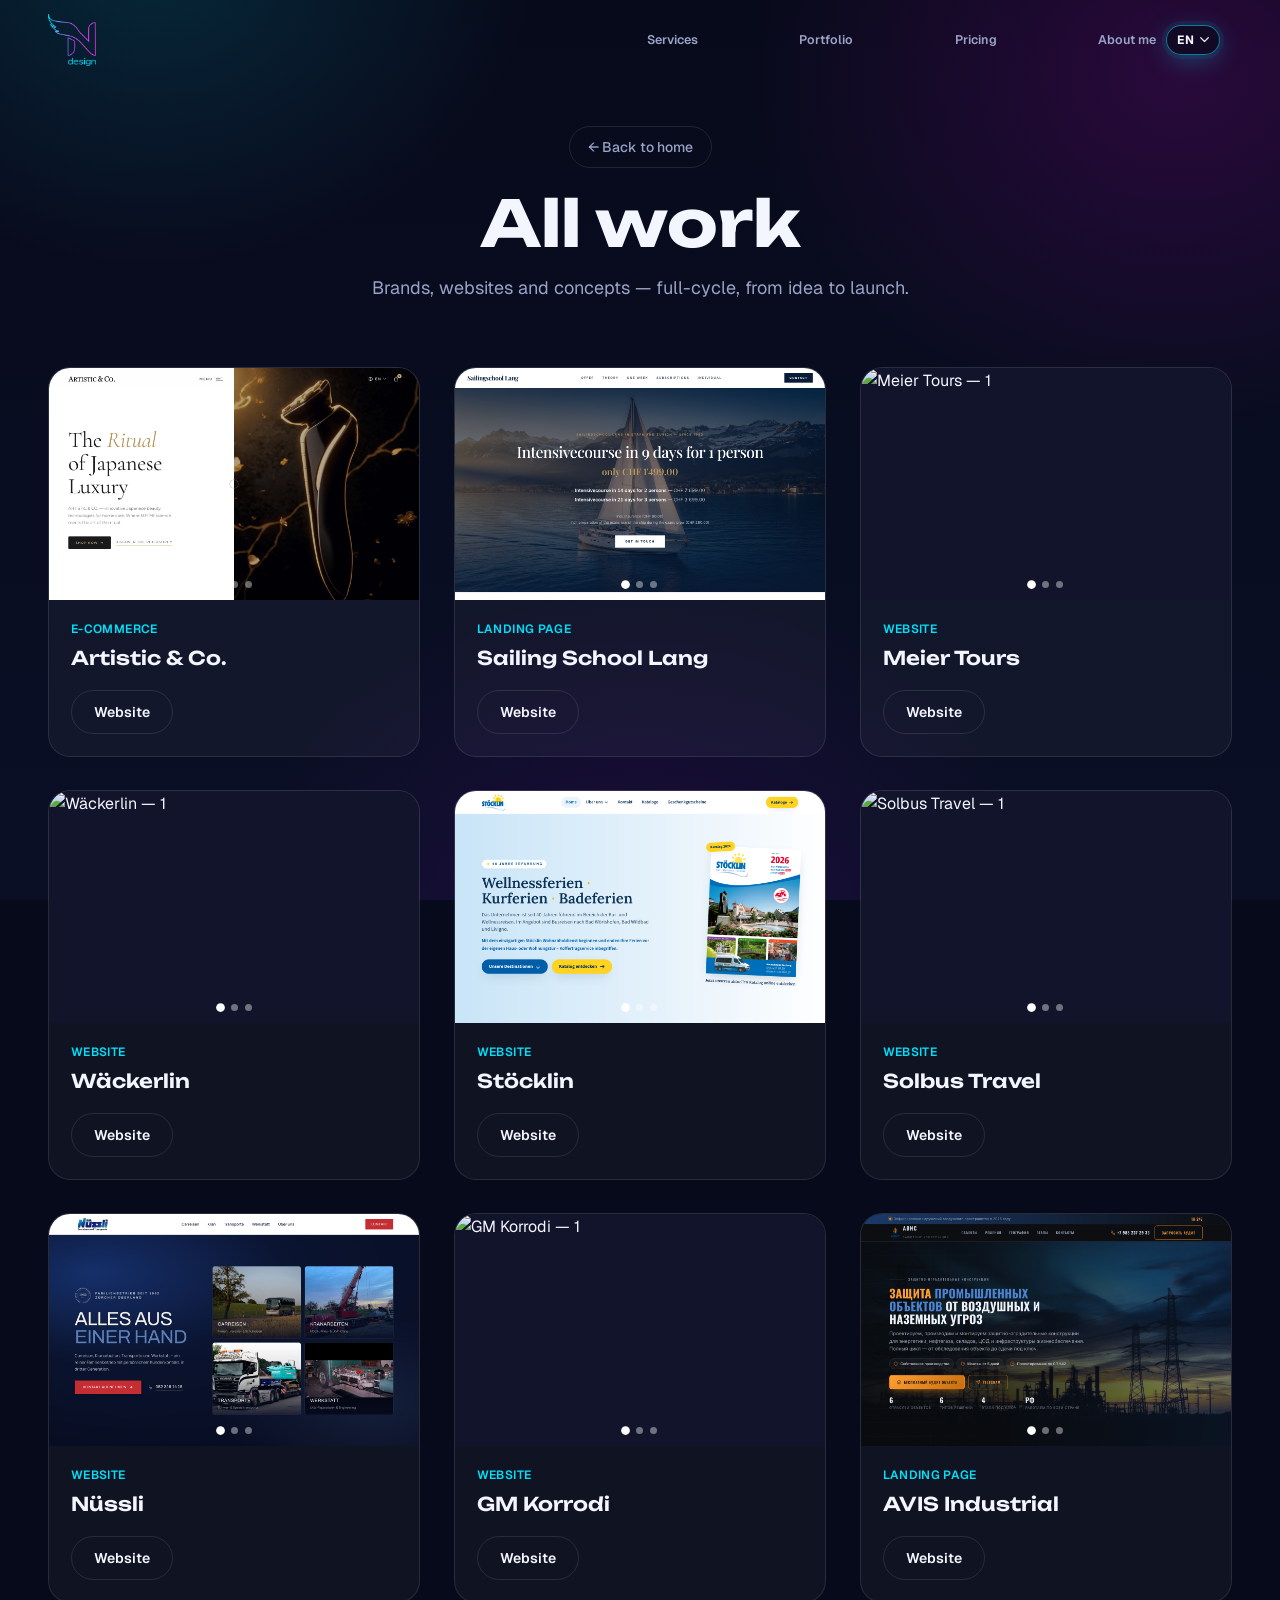
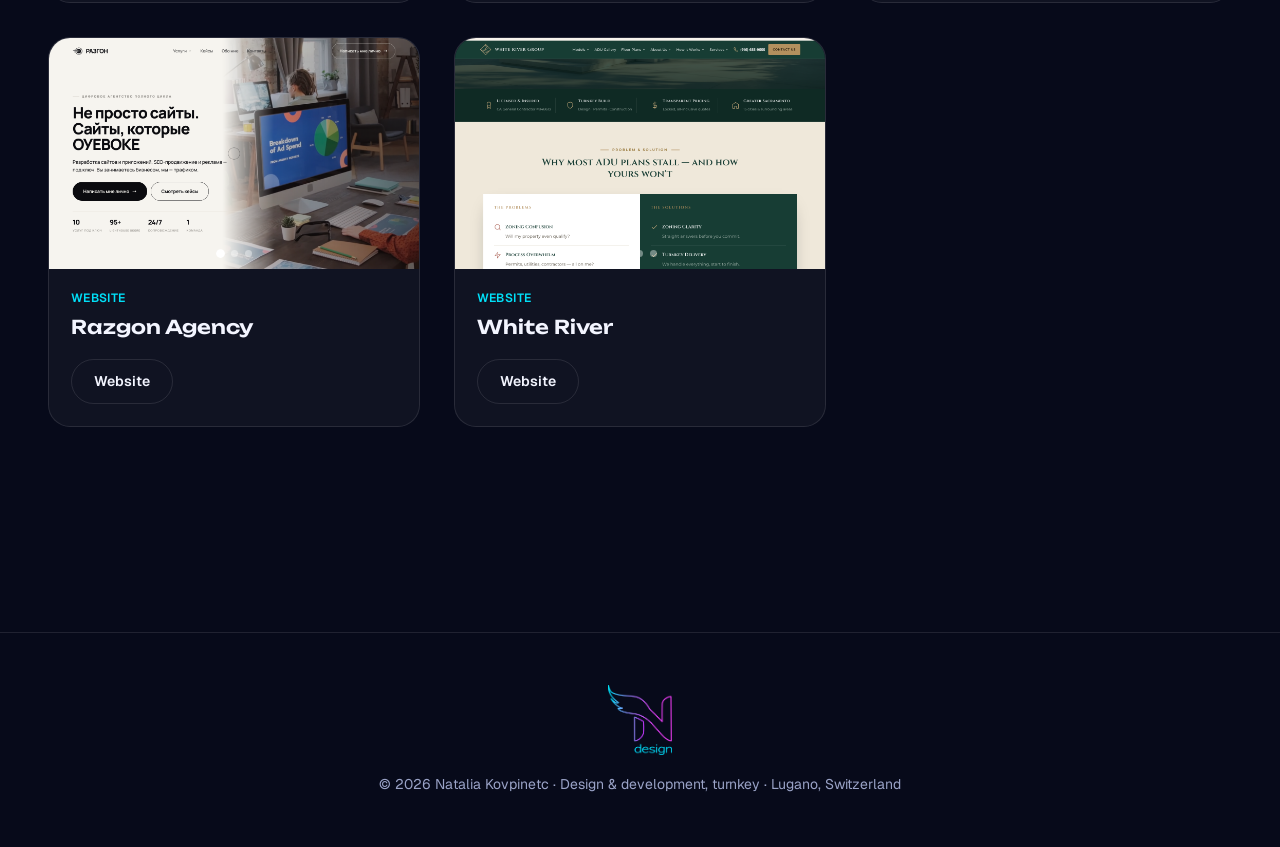
==== work/index.html @ ec4f4aad "Clean URL for the gallery: /work/ instead of /work.html - Move work.html → work/index.html so GitHub" ====
<!DOCTYPE html>
<html lang="en">
<head>
  <meta charset="UTF-8" />
  <meta name="viewport" content="width=device-width, initial-scale=1.0" />
  <title>All work — Nataly · design &amp; development</title>
  <meta name="description" content="All projects by Nataly — brands, websites, apps and concepts, full-cycle from idea to launch. Switzerland." />
  <meta property="og:title" content="All work — Nataly · design &amp; development" />
  <meta property="og:description" content="Brands, websites, apps and concepts — full-cycle, from idea to launch. Switzerland." />
  <meta property="og:type" content="website" />
  <link rel="icon" type="image/png" sizes="32x32" href="../assets/favicon-32.png" />
  <link rel="icon" type="image/png" sizes="16x16" href="../assets/favicon-16.png" />
  <link rel="icon" type="image/png" sizes="192x192" href="../assets/favicon-192.png" />
  <link rel="apple-touch-icon" sizes="192x192" href="../assets/apple-touch-icon.png" />

  <link rel="preconnect" href="https://fonts.googleapis.com" />
  <link rel="preconnect" href="https://fonts.gstatic.com" crossorigin />
  <link href="https://fonts.googleapis.com/css2?family=Geist:wght@400;500;600;700&family=Unbounded:wght@500;600;700&display=swap" rel="stylesheet" />
  <link rel="stylesheet" href="../main.css?v=50" />

  <style id="work-gallery">
    /* На этой странице меню НЕ фиксированное — уезжает при скролле */
    .nav { position: absolute !important; }

    /* Мягкое появление блоков (как в Razgon / Artistic) */
    .reveal { opacity: 1; transform: none; }
    .js-anim .reveal {
      opacity: 0; transform: translateY(40px);
      transition: opacity .9s cubic-bezier(.2,.7,.2,1), transform .9s cubic-bezier(.2,.7,.2,1);
    }
    .js-anim .reveal.in { opacity: 1; transform: none; }
    @media (prefers-reduced-motion: reduce) {
      .reveal { opacity: 1 !important; transform: none !important; }
    }

    .wg-hero { text-align: center; padding: clamp(90px, 14vh, 150px) var(--pad) 10px; }
    .wg-foot-back { display: flex; justify-content: center; padding: 0 var(--pad) clamp(60px, 9vh, 100px); margin-top: -30px; }
    .wg-hero__back {
      display: inline-block; margin-bottom: 22px; color: var(--muted);
      text-decoration: none; font-size: 14px; font-weight: 500;
      border: 1px solid var(--border); border-radius: 999px; padding: 9px 18px;
      transition: color .2s, border-color .2s, transform .2s;
    }
    .wg-hero__back:hover { color: var(--text); border-color: var(--c-cyan); transform: translateX(-3px); }
    .wg-hero__title { font-size: clamp(34px, 6vw, 64px); margin: 0 0 16px; }
    .wg-hero__lead { color: var(--muted); max-width: 620px; margin: 0 auto; font-size: clamp(15px, 1.6vw, 18px); line-height: 1.6; }

    .wg-grid {
      max-width: var(--maxw); margin: 0 auto; padding: clamp(40px, 6vh, 72px) var(--pad) clamp(70px, 10vh, 120px);
      display: grid; grid-template-columns: repeat(3, 1fr); gap: clamp(22px, 2.6vw, 38px);
    }
    @media (max-width: 1080px) { .wg-grid { grid-template-columns: repeat(2, 1fr); } }
    @media (max-width: 640px)  { .wg-grid { grid-template-columns: 1fr; } }

    .pcard {
      background: var(--card); border: 1px solid var(--border); border-radius: var(--radius);
      overflow: hidden; display: flex; flex-direction: column;
      transition: transform .25s, border-color .25s, box-shadow .25s;
    }
    .pcard:hover { transform: translateY(-4px); border-color: rgba(255,255,255,.2); box-shadow: 0 24px 60px rgba(0,0,0,.4); }

    /* Карусель */
    .pcard__media { position: relative; width: 100%; aspect-ratio: 16 / 10; background: #11142a; overflow: hidden; }
    .pcard__track { display: flex; width: 100%; height: 100%; transition: transform .4s cubic-bezier(.4,0,.2,1); }
    .pcard__slide { min-width: 100%; height: 100%; }
    .pcard__slide img { width: 100%; height: 100%; object-fit: cover; display: block; }

    .pcard__nav {
      position: absolute; top: 50%; transform: translateY(-50%);
      width: 38px; height: 38px; border-radius: 50%; border: 1px solid rgba(255,255,255,.18);
      background: rgba(7,10,26,.55); backdrop-filter: blur(6px); color: #fff; cursor: pointer;
      display: grid; place-items: center; font-size: 20px; line-height: 1; opacity: 0; transition: opacity .25s, background .2s, border-color .2s; z-index: 2;
    }
    .pcard:hover .pcard__nav, .pcard:focus-within .pcard__nav { opacity: 1; }
    .pcard__nav:hover { background: rgba(0,224,248,.25); border-color: var(--c-cyan); }
    .pcard__nav--prev { left: 12px; }
    .pcard__nav--next { right: 12px; }

    .pcard__dots { position: absolute; left: 0; right: 0; bottom: 12px; display: flex; justify-content: center; gap: 7px; z-index: 2; }
    .pcard__dot { width: 7px; height: 7px; border-radius: 50%; border: none; padding: 0; cursor: pointer;
      background: rgba(255,255,255,.4); transition: background .2s, transform .2s; }
    .pcard__dot.is-active { background: #fff; transform: scale(1.25); }

    .pcard__concept {
      position: absolute; top: 12px; left: 12px; z-index: 2;
      font-size: 11px; font-weight: 600; letter-spacing: .04em; text-transform: uppercase;
      color: #fff; background: rgba(7,10,26,.55); backdrop-filter: blur(6px);
      border: 1px solid rgba(255,255,255,.18); border-radius: 999px; padding: 4px 11px;
    }

    .pcard__body { padding: 20px 22px 22px; display: flex; flex-direction: column; gap: 6px; flex: 1; }
    .pcard__tag { font-size: 12px; font-weight: 600; letter-spacing: .03em; text-transform: uppercase; color: var(--c-cyan); }
    .pcard__title { font-family: 'Unbounded', sans-serif; font-size: 19px; font-weight: 600; margin: 2px 0 14px; line-height: 1.2; }
    .pcard__btn {
      margin-top: auto; align-self: flex-start; text-decoration: none;
      font-size: 14px; font-weight: 600; color: var(--text);
      border: 1px solid var(--border); border-radius: 999px; padding: 10px 22px;
      transition: color .2s, border-color .2s, background .2s, transform .2s;
    }
    .pcard__btn:hover { border-color: var(--c-cyan); color: #06081a; background: var(--c-cyan); transform: translateY(-2px); }

    @media (max-width: 640px) { .pcard__nav { opacity: 1; } }
  </style>

  <meta http-equiv="Cache-Control" content="no-cache, no-store, must-revalidate" />
  <meta http-equiv="Pragma" content="no-cache" />
  <meta http-equiv="Expires" content="0" />
  <script>
    // Прячем .reveal до появления только если анимация уместна (нет prefers-reduced-motion)
    if (!matchMedia('(prefers-reduced-motion: reduce)').matches) {
      document.documentElement.classList.add('js-anim');
    }
  </script>
</head>
<body>

  <div class="bg-glow" aria-hidden="true"></div>

  <!-- ШАПКА -->
  <header class="nav" id="nav">
    <div class="nav__inner">
      <div class="nav__left">
        <a href="../index.html#hero" class="nav__logo">
          <img src="../assets/logo-nataly.png" alt="Натали — N design" />
        </a>
        <span class="ai-badge" aria-label="AI">
          <span class="ai-badge__dot"></span>
          <span class="ai-badge__text" data-i18n-html="ai.badge">в сотрудничестве с <b>AI</b></span>
        </span>
      </div>
      <div class="nav__right">
        <nav class="nav__links" id="navLinks">
          <a href="../index.html#services" data-i18n="nav.services">Services</a>
          <a href="../index.html#work" data-i18n="nav.portfolio">Portfolio</a>
          <a href="../index.html#pricing" data-i18n="nav.pricing">Pricing</a>
          <a href="../index.html#about" data-i18n="nav.about">About me</a>
          <a href="../index.html#contact" class="nav__cta nav__cta--mobile" data-i18n="nav.cta">Discuss a project</a>
          <div class="lang-switch lang-switch--mobile">
            <button type="button" data-lang="en">EN</button>
            <button type="button" data-lang="de">DE</button>
            <button type="button" data-lang="fr">FR</button>
            <button type="button" data-lang="it">IT</button>
          </div>
        </nav>
        <div class="lang-switch lang-switch--desktop">
          <button type="button" class="lang-switch__trigger" aria-haspopup="true" aria-expanded="false">
            <span class="lang-switch__current">EN</span>
            <svg viewBox="0 0 12 8" width="10" height="7" aria-hidden="true"><path d="M1 1l5 5 5-5" fill="none" stroke="currentColor" stroke-width="1.6" stroke-linecap="round" stroke-linejoin="round"/></svg>
          </button>
          <div class="lang-switch__menu" role="menu">
            <button type="button" data-lang="en" role="menuitem">EN — English</button>
            <button type="button" data-lang="de" role="menuitem">DE — Deutsch</button>
            <button type="button" data-lang="fr" role="menuitem">FR — Français</button>
            <button type="button" data-lang="it" role="menuitem">IT — Italiano</button>
          </div>
        </div>
      </div>
    </div>
  </header>

  <!-- HERO -->
  <section class="wg-hero">
    <a href="../index.html#work" class="wg-hero__back reveal" data-i18n="wg.back">← Back to home</a>
    <h1 class="wg-hero__title reveal" data-i18n="wg.title">All work</h1>
    <p class="wg-hero__lead reveal" data-i18n="wg.lead">Brands, websites and concepts — full-cycle, from idea to launch.</p>
  </section>

  <!-- ГАЛЕРЕЯ -->
  <main class="wg-grid">

    <article class="pcard reveal">
      <div class="pcard__media">
        <div class="pcard__track">
          <div class="pcard__slide"><img src="../assets/projects/artistic-1.png" alt="Artistic &amp; Co. — 1" loading="lazy" /></div>
          <div class="pcard__slide"><img src="../assets/projects/artistic-2.png" alt="Artistic &amp; Co. — 2" loading="lazy" /></div>
          <div class="pcard__slide"><img src="../assets/projects/artistic-3.png" alt="Artistic &amp; Co. — 3" loading="lazy" /></div>
        </div>
        <button class="pcard__nav pcard__nav--prev" type="button" aria-label="Previous">‹</button>
        <button class="pcard__nav pcard__nav--next" type="button" aria-label="Next">›</button>
        <div class="pcard__dots"></div>
      </div>
      <div class="pcard__body">
        <span class="pcard__tag" data-i18n="wg.t.ecom">E-commerce</span>
        <h2 class="pcard__title">Artistic &amp; Co.</h2>
        <a href="https://natalia-arvut.github.io/artistic-co-demo/" target="_blank" rel="noopener" class="pcard__btn">Website</a>
      </div>
    </article>

    <article class="pcard reveal">
      <div class="pcard__media">
        <div class="pcard__track">
          <div class="pcard__slide"><img src="../assets/projects/wassersport-1.png" alt="Sailing School Lang — 1" loading="lazy" /></div>
          <div class="pcard__slide"><img src="../assets/projects/wassersport-2.png" alt="Sailing School Lang — 2" loading="lazy" /></div>
          <div class="pcard__slide"><img src="../assets/projects/wassersport-3.png" alt="Sailing School Lang — 3" loading="lazy" /></div>
        </div>
        <button class="pcard__nav pcard__nav--prev" type="button" aria-label="Previous">‹</button>
        <button class="pcard__nav pcard__nav--next" type="button" aria-label="Next">›</button>
        <div class="pcard__dots"></div>
      </div>
      <div class="pcard__body">
        <span class="pcard__tag" data-i18n="wg.t.landing">Landing page</span>
        <h2 class="pcard__title">Sailing School Lang</h2>
        <a href="https://natalia-arvut.github.io/wassersport/" target="_blank" rel="noopener" class="pcard__btn">Website</a>
      </div>
    </article>

    <article class="pcard reveal">
      <div class="pcard__media">
        <div class="pcard__track">
          <div class="pcard__slide"><img src="../assets/projects/meier-1.png" alt="Meier Tours — 1" loading="lazy" /></div>
          <div class="pcard__slide"><img src="../assets/projects/meier-2.png" alt="Meier Tours — 2" loading="lazy" /></div>
          <div class="pcard__slide"><img src="../assets/projects/meier-3.png" alt="Meier Tours — 3" loading="lazy" /></div>
        </div>
        <button class="pcard__nav pcard__nav--prev" type="button" aria-label="Previous">‹</button>
        <button class="pcard__nav pcard__nav--next" type="button" aria-label="Next">›</button>
        <div class="pcard__dots"></div>
      </div>
      <div class="pcard__body">
        <span class="pcard__tag" data-i18n="wg.t.web">Website</span>
        <h2 class="pcard__title">Meier Tours</h2>
        <a href="https://natalia-arvut.github.io/meier-tours-demo/" target="_blank" rel="noopener" class="pcard__btn">Website</a>
      </div>
    </article>

    <article class="pcard reveal">
      <div class="pcard__media">
        <div class="pcard__track">
          <div class="pcard__slide"><img src="../assets/projects/waeckerlin-1.png" alt="Wäckerlin — 1" loading="lazy" /></div>
          <div class="pcard__slide"><img src="../assets/projects/waeckerlin-2.png" alt="Wäckerlin — 2" loading="lazy" /></div>
          <div class="pcard__slide"><img src="../assets/projects/waeckerlin-3.png" alt="Wäckerlin — 3" loading="lazy" /></div>
        </div>
        <button class="pcard__nav pcard__nav--prev" type="button" aria-label="Previous">‹</button>
        <button class="pcard__nav pcard__nav--next" type="button" aria-label="Next">›</button>
        <div class="pcard__dots"></div>
      </div>
      <div class="pcard__body">
        <span class="pcard__tag" data-i18n="wg.t.web">Website</span>
        <h2 class="pcard__title">Wäckerlin</h2>
        <a href="https://natalia-arvut.github.io/waeckerlin-demo/" target="_blank" rel="noopener" class="pcard__btn">Website</a>
      </div>
    </article>

    <article class="pcard reveal">
      <div class="pcard__media">
        <div class="pcard__track">
          <div class="pcard__slide"><img src="../assets/projects/stoecklin-1.png" alt="Stöcklin — 1" loading="lazy" /></div>
          <div class="pcard__slide"><img src="../assets/projects/stoecklin-2.png" alt="Stöcklin — 2" loading="lazy" /></div>
          <div class="pcard__slide"><img src="../assets/projects/stoecklin-3.png" alt="Stöcklin — 3" loading="lazy" /></div>
        </div>
        <button class="pcard__nav pcard__nav--prev" type="button" aria-label="Previous">‹</button>
        <button class="pcard__nav pcard__nav--next" type="button" aria-label="Next">›</button>
        <div class="pcard__dots"></div>
      </div>
      <div class="pcard__body">
        <span class="pcard__tag" data-i18n="wg.t.web">Website</span>
        <h2 class="pcard__title">Stöcklin</h2>
        <a href="https://natalia-arvut.github.io/stoecklin-demo/" target="_blank" rel="noopener" class="pcard__btn">Website</a>
      </div>
    </article>

    <article class="pcard reveal">
      <div class="pcard__media">
        <div class="pcard__track">
          <div class="pcard__slide"><img src="../assets/projects/solbus-1.png" alt="Solbus Travel — 1" loading="lazy" /></div>
          <div class="pcard__slide"><img src="../assets/projects/solbus-2.png" alt="Solbus Travel — 2" loading="lazy" /></div>
          <div class="pcard__slide"><img src="../assets/projects/solbus-3.png" alt="Solbus Travel — 3" loading="lazy" /></div>
        </div>
        <button class="pcard__nav pcard__nav--prev" type="button" aria-label="Previous">‹</button>
        <button class="pcard__nav pcard__nav--next" type="button" aria-label="Next">›</button>
        <div class="pcard__dots"></div>
      </div>
      <div class="pcard__body">
        <span class="pcard__tag" data-i18n="wg.t.web">Website</span>
        <h2 class="pcard__title">Solbus Travel</h2>
        <a href="https://natalia-arvut.github.io/solbus-redesign/" target="_blank" rel="noopener" class="pcard__btn">Website</a>
      </div>
    </article>

    <article class="pcard reveal">
      <div class="pcard__media">
        <div class="pcard__track">
          <div class="pcard__slide"><img src="../assets/projects/nuessli-1.png" alt="Nüssli — 1" loading="lazy" /></div>
          <div class="pcard__slide"><img src="../assets/projects/nuessli-2.png" alt="Nüssli — 2" loading="lazy" /></div>
          <div class="pcard__slide"><img src="../assets/projects/nuessli-3.png" alt="Nüssli — 3" loading="lazy" /></div>
        </div>
        <button class="pcard__nav pcard__nav--prev" type="button" aria-label="Previous">‹</button>
        <button class="pcard__nav pcard__nav--next" type="button" aria-label="Next">›</button>
        <div class="pcard__dots"></div>
      </div>
      <div class="pcard__body">
        <span class="pcard__tag" data-i18n="wg.t.web">Website</span>
        <h2 class="pcard__title">Nüssli</h2>
        <a href="https://natalia-arvut.github.io/nuessli-demo/" target="_blank" rel="noopener" class="pcard__btn">Website</a>
      </div>
    </article>

    <article class="pcard reveal">
      <div class="pcard__media">
        <div class="pcard__track">
          <div class="pcard__slide"><img src="../assets/projects/korrodi-1.png" alt="GM Korrodi — 1" loading="lazy" /></div>
          <div class="pcard__slide"><img src="../assets/projects/korrodi-2.png" alt="GM Korrodi — 2" loading="lazy" /></div>
          <div class="pcard__slide"><img src="../assets/projects/korrodi-3.png" alt="GM Korrodi — 3" loading="lazy" /></div>
        </div>
        <button class="pcard__nav pcard__nav--prev" type="button" aria-label="Previous">‹</button>
        <button class="pcard__nav pcard__nav--next" type="button" aria-label="Next">›</button>
        <div class="pcard__dots"></div>
      </div>
      <div class="pcard__body">
        <span class="pcard__tag" data-i18n="wg.t.web">Website</span>
        <h2 class="pcard__title">GM Korrodi</h2>
        <a href="https://natalia-arvut.github.io/gmkorrodi-demo/" target="_blank" rel="noopener" class="pcard__btn">Website</a>
      </div>
    </article>

    <article class="pcard reveal">
      <div class="pcard__media">
        <div class="pcard__track">
          <div class="pcard__slide"><img src="../assets/projects/avis-1.png" alt="AVIS Industrial — 1" loading="lazy" /></div>
          <div class="pcard__slide"><img src="../assets/projects/avis-2.png" alt="AVIS Industrial — 2" loading="lazy" /></div>
          <div class="pcard__slide"><img src="../assets/projects/avis-3.png" alt="AVIS Industrial — 3" loading="lazy" /></div>
        </div>
        <button class="pcard__nav pcard__nav--prev" type="button" aria-label="Previous">‹</button>
        <button class="pcard__nav pcard__nav--next" type="button" aria-label="Next">›</button>
        <div class="pcard__dots"></div>
      </div>
      <div class="pcard__body">
        <span class="pcard__tag" data-i18n="wg.t.landing">Landing page</span>
        <h2 class="pcard__title">AVIS Industrial</h2>
        <a href="https://natalia-arvut.github.io/avis-demo/" target="_blank" rel="noopener" class="pcard__btn">Website</a>
      </div>
    </article>

    <article class="pcard reveal">
      <div class="pcard__media">
        <div class="pcard__track">
          <div class="pcard__slide"><img src="../assets/projects/razgon-1.png" alt="Razgon Agency — 1" loading="lazy" /></div>
          <div class="pcard__slide"><img src="../assets/projects/razgon-2.png" alt="Razgon Agency — 2" loading="lazy" /></div>
          <div class="pcard__slide"><img src="../assets/projects/razgon-3.png" alt="Razgon Agency — 3" loading="lazy" /></div>
        </div>
        <button class="pcard__nav pcard__nav--prev" type="button" aria-label="Previous">‹</button>
        <button class="pcard__nav pcard__nav--next" type="button" aria-label="Next">›</button>
        <div class="pcard__dots"></div>
      </div>
      <div class="pcard__body">
        <span class="pcard__tag" data-i18n="wg.t.web">Website</span>
        <h2 class="pcard__title">Razgon Agency</h2>
        <a href="https://natalia-arvut.github.io/razgon-demo/" target="_blank" rel="noopener" class="pcard__btn">Website</a>
      </div>
    </article>

    <article class="pcard reveal">
      <div class="pcard__media">
        <div class="pcard__track">
          <div class="pcard__slide"><img src="../assets/projects/white-river-1.png" alt="White River — 1" loading="lazy" /></div>
          <div class="pcard__slide"><img src="../assets/projects/white-river-2.png" alt="White River — 2" loading="lazy" /></div>
          <div class="pcard__slide"><img src="../assets/projects/white-river-3.png" alt="White River — 3" loading="lazy" /></div>
        </div>
        <button class="pcard__nav pcard__nav--prev" type="button" aria-label="Previous">‹</button>
        <button class="pcard__nav pcard__nav--next" type="button" aria-label="Next">›</button>
        <div class="pcard__dots"></div>
      </div>
      <div class="pcard__body">
        <span class="pcard__tag" data-i18n="wg.t.web">Website</span>
        <h2 class="pcard__title">White River</h2>
        <a href="https://natalia-arvut.github.io/white-river-demo/" target="_blank" rel="noopener" class="pcard__btn">Website</a>
      </div>
    </article>

  </main>

  <div class="wg-foot-back">
    <a href="../index.html#work" class="wg-hero__back reveal" data-i18n="wg.back">← Back to home</a>
  </div>

  <!-- ФУТЕР -->
  <footer class="footer">
    <img src="../assets/logo-nataly.png" alt="Натали" class="footer__logo" />
    <p>© <span id="year"></span> <span data-i18n="footer.name">Natalia Kovpinetc</span> · <span data-i18n="footer.role">Design &amp; development, turnkey</span> · <span data-i18n="footer.city">Lugano, Switzerland</span></p>
  </footer>

  <script src="../i18n.js?v=50"></script>
  <script>
    // Год в футере
    var y = document.getElementById('year'); if (y) y.textContent = new Date().getFullYear();

    // Мягкое появление блоков при скролле (как в Razgon / Artistic)
    (function () {
      var reduce = matchMedia('(prefers-reduced-motion: reduce)').matches;
      var els = document.querySelectorAll('.reveal');
      if (reduce || !('IntersectionObserver' in window)) {
        els.forEach(function (e) { e.classList.add('in'); });
        return;
      }
      var io = new IntersectionObserver(function (ent) {
        ent.forEach(function (e) {
          if (e.isIntersecting) { e.target.classList.add('in'); io.unobserve(e.target); }
        });
      }, { threshold: .12, rootMargin: '0px 0px -7% 0px' });
      els.forEach(function (e) {
        var sibs = Array.prototype.slice.call(e.parentElement.querySelectorAll(':scope > .reveal'));
        var i = sibs.indexOf(e);
        if (i > 0) e.style.transitionDelay = (Math.min(i, 6) * 0.07) + 's';
        io.observe(e);
      });
    })();

    // Карусели карточек
    document.querySelectorAll('.pcard').forEach(function (card) {
      var track = card.querySelector('.pcard__track');
      var slides = card.querySelectorAll('.pcard__slide');
      var dotsWrap = card.querySelector('.pcard__dots');
      var total = slides.length;
      var idx = 0;

      // Точки
      for (var i = 0; i < total; i++) {
        var d = document.createElement('button');
        d.className = 'pcard__dot' + (i === 0 ? ' is-active' : '');
        d.type = 'button';
        d.setAttribute('aria-label', 'Slide ' + (i + 1));
        (function (n) { d.addEventListener('click', function () { go(n); }); })(i);
        dotsWrap.appendChild(d);
      }
      var dots = dotsWrap.querySelectorAll('.pcard__dot');

      function go(n) {
        idx = (n + total) % total;
        track.style.transform = 'translateX(' + (-idx * 100) + '%)';
        dots.forEach(function (dot, k) { dot.classList.toggle('is-active', k === idx); });
      }

      card.querySelector('.pcard__nav--prev').addEventListener('click', function () { go(idx - 1); });
      card.querySelector('.pcard__nav--next').addEventListener('click', function () { go(idx + 1); });

      // Свайп на мобильном
      var x0 = null;
      track.addEventListener('touchstart', function (e) { x0 = e.touches[0].clientX; }, { passive: true });
      track.addEventListener('touchend', function (e) {
        if (x0 === null) return;
        var dx = e.changedTouches[0].clientX - x0;
        if (Math.abs(dx) > 40) go(idx + (dx < 0 ? 1 : -1));
        x0 = null;
      }, { passive: true });
    });
  </script>
</body>
</html>
---- main.css ----
/* ============ ПЕРЕМЕННЫЕ (точные цвета логотипа) ============ */
:root {
  --bg: #070a1a;
  --bg-soft: #0d1230;
  --card: rgba(255, 255, 255, 0.04);
  --border: rgba(255, 255, 255, 0.10);
  --text: #f3f5ff;
  --muted: #9aa3c7;

  --c-cyan: #00e0f8;
  --c-blue: #638aff;
  --c-violet: #b500ff;
  --c-fuchsia: #f600ff;
  --gradient: linear-gradient(115deg, #00e0f8 0%, #638aff 38%, #b500ff 72%, #f600ff 100%);

  --radius: 22px;
  --maxw: 1480px;
  --pad: clamp(20px, 4vw, 48px);
}

* { margin: 0; padding: 0; box-sizing: border-box; }
html { scroll-behavior: smooth; scroll-padding-top: 92px; }
body {
  font-family: 'Geist', system-ui, sans-serif;
  background: var(--bg);
  color: var(--text);
  line-height: 1.6;
  overflow-x: hidden;
  -webkit-font-smoothing: antialiased;
}
h1, h2, h3 { font-family: 'Unbounded', sans-serif; line-height: 1.06; font-weight: 700; }
img { max-width: 100%; display: block; }
a { color: inherit; text-decoration: none; }

.grad-cyan, .grad-violet, .grad-fuchsia { -webkit-background-clip: text; background-clip: text; color: transparent; }
.grad-cyan    { background-image: linear-gradient(100deg, #00e0f8, #49a3ff); }
.grad-violet  { background-image: linear-gradient(100deg, #638aff, #b500ff); }
.grad-fuchsia { background-image: linear-gradient(100deg, #b500ff, #f600ff); }

.bg-glow {
  position: fixed; inset: 0; z-index: -1;
  background:
    radial-gradient(640px 520px at 12% -5%, rgba(0, 224, 248, 0.14), transparent 60%),
    radial-gradient(720px 600px at 92% 8%, rgba(246, 0, 255, 0.14), transparent 60%),
    radial-gradient(700px 700px at 50% 110%, rgba(181, 0, 255, 0.12), transparent 60%),
    linear-gradient(180deg, #070a1a, #0a0f26);
}

/* ============ КНОПКИ ============ */
.btn {
  display: inline-block; padding: 15px 30px; border-radius: 999px;
  font-family: 'Geist', sans-serif; font-weight: 700; font-size: 15px;
  transition: transform .2s ease, box-shadow .2s ease; cursor: pointer;
}
.btn--primary { background: var(--gradient); color: #06081a; box-shadow: 0 10px 34px rgba(110, 60, 255, 0.4); }
.btn--primary:hover { transform: translateY(-2px); box-shadow: 0 14px 44px rgba(246, 0, 255, 0.45); }
.btn--ghost {
  border: 1px solid rgba(0, 224, 248, .55);
  color: var(--text);
  background: rgba(7, 10, 26, .6);
  box-shadow: 0 6px 24px rgba(0, 224, 248, .25), 0 0 0 4px rgba(0, 224, 248, .06);
  backdrop-filter: blur(10px);
}
.btn--ghost:hover { border-color: #00e0f8; transform: translateY(-2px); box-shadow: 0 10px 30px rgba(0, 224, 248, .45), 0 0 0 4px rgba(0, 224, 248, .12); }

/* ============ ШАПКА (единый контейнер для выравнивания) ============ */
.nav {
  position: fixed; top: 0; left: 0; right: 0; z-index: 100;
  border-bottom: 1px solid transparent;
  transition: background .3s ease, backdrop-filter .3s ease, border-color .3s ease;
}
.nav.scrolled { background: rgba(7, 10, 26, 0.82); backdrop-filter: blur(16px); border-bottom-color: var(--border); }
/* шапка использует ту же сетку, что и hero — меню встаёт ровно над текстом */
.nav__inner {
  max-width: var(--maxw); margin: 0 auto; padding: 14px var(--pad);
  display: grid;
  grid-template-columns: minmax(0, 1fr) minmax(0, 1fr);
  gap: 36px;
  align-items: center;
}
.nav__left { display: flex; align-items: center; gap: 22px; }
.nav__right { display: flex; align-items: center; gap: 22px; }
/* Старый RU/EN переключатель удалён — на CH-сайте всё стилизуется через .lang-switch__trigger и .lang-switch--mobile button ниже */
.nav__logo img { height: 70px; width: auto; display: block; }
.nav__links { display: flex; flex: 1; align-items: center; justify-content: space-between; gap: 14px; }
.nav__links a { font-size: 14.5px; font-weight: 600; color: var(--muted); transition: color .2s; white-space: nowrap; }
.nav__links a:hover { color: var(--text); }
.nav__cta { background: var(--gradient); color: #06081a !important; padding: 11px 22px; border-radius: 999px; font-weight: 700; white-space: nowrap; }
.nav__burger { display: none; background: none; border: 0; flex-direction: column; gap: 5px; cursor: pointer; }
.nav__burger span { width: 26px; height: 2px; background: var(--text); border-radius: 2px; transition: .3s; }

/* ============ HERO (на весь экран, выровнен по контейнеру) ============ */
.hero {
  display: grid;
  grid-template-columns: minmax(0, 1fr) minmax(0, 1fr);
  align-items: start; align-content: start;
  gap: 36px;
  max-width: var(--maxw);
  margin: 0 auto;
  padding: 110px var(--pad) 40px;
}
.hero__visual { align-self: start; margin-top: 0; }
.hero__text { align-self: start; }
.hero__eyebrow {
  text-transform: uppercase; letter-spacing: .2em; font-size: 12px;
  font-weight: 700; color: var(--c-cyan); margin-bottom: 22px;
}
.hero__title { font-size: clamp(34px, 4.2vw, 60px); font-weight: 700; letter-spacing: -0.02em; margin-bottom: 24px; }
.hero__sub { font-size: clamp(17px, 1.4vw, 20px); line-height: 1.55; color: var(--muted); max-width: 100%; margin-bottom: 36px; }
.hero__actions { display: flex; gap: 14px; flex-wrap: wrap; margin-bottom: 44px; }
.hero__actions .btn { min-width: 180px; text-align: center; box-sizing: border-box; }
.hero__stats { display: flex; gap: 38px; flex-wrap: wrap; }
.hero__stats div { display: flex; flex-direction: column; }
.hero__stats b {
  font-family: 'Unbounded', sans-serif; font-weight: 700; font-size: 28px;
  background: var(--gradient); -webkit-background-clip: text; background-clip: text; color: transparent;
}
.hero__stats span { font-size: 13px; color: var(--muted); }

.hero__visual { position: relative; display: grid; place-items: center; isolation: isolate; }
.hero__visual::before {
  content: ''; position: absolute; left: 50%; top: 50%; transform: translate(-50%, -50%);
  width: 90%; height: 80%; border-radius: 50%;
  background: radial-gradient(circle, rgba(246,0,255,.32), rgba(0, 224, 248,.14) 50%, transparent 70%);
  filter: blur(50px); z-index: 0;
}
/* ноутбук слева, свет направлен на текст справа (как на старом сайте) */
.hero__visual img {
  position: relative; z-index: 1; width: 100%; max-width: 640px;
  filter: drop-shadow(0 30px 60px rgba(0,0,0,.55));
}

/* AI-бейдж — в шапке рядом с логотипом. Голубой #00e0f8 — точный цвет слова «design» в логотипе. */
.ai-badge {
  display: inline-flex; align-items: center; gap: 10px;
  padding: 8px 16px 8px 12px; border-radius: 999px;
  background: rgba(7, 10, 26, 0.7);
  border: 1px solid rgba(0, 224, 248, .55);
  backdrop-filter: blur(10px);
  box-shadow: 0 6px 24px rgba(0, 224, 248, .35), 0 0 0 4px rgba(0, 224, 248, .08);
  font-family: 'Geist', sans-serif; font-size: 13px; color: var(--text); white-space: nowrap;
}
.ai-badge__dot {
  width: 8px; height: 8px; border-radius: 50%;
  background: #00e0f8;
  box-shadow: 0 0 0 4px rgba(0, 224, 248, .28), 0 0 12px #00e0f8;
  animation: aiPulse 1.6s ease-in-out infinite;
}
.ai-badge__text { letter-spacing: .04em; }
.ai-badge__text b {
  font-weight: 700; background: var(--gradient);
  -webkit-background-clip: text; background-clip: text; color: transparent;
  margin-left: 2px;
}
@keyframes aiPulse { 0%,100% { opacity: 1; } 50% { opacity: .5; } }

/* ============ СЕКЦИИ ============ */
.section { max-width: var(--maxw); margin: 0 auto; padding: 36px var(--pad); }
.section__head { margin-bottom: 28px; max-width: 760px; }
.section__title { font-size: clamp(28px, 3.6vw, 44px); margin-bottom: 16px; letter-spacing: -0.02em; }
.section__lead { color: var(--muted); font-size: 18px; }

/* ============ УСЛУГИ ============ */
.services { display: grid; grid-template-columns: repeat(4, 1fr); gap: 22px; }
@media (max-width: 980px) { .services { grid-template-columns: repeat(2, 1fr); } }
@media (max-width: 1100px) { .case__visual--portrait { min-height: 280px; } .case__visual--portrait img { max-height: 230px; } }
@media (max-width: 600px)  { .services { grid-template-columns: 1fr; } }
.card {
  padding: 28px 26px; background: var(--card); border: 1px solid var(--border); border-radius: var(--radius);
  transition: transform .25s ease, border-color .25s ease, background .25s ease;
  display: flex; flex-direction: column;
}
.card:hover { transform: translateY(-6px); border-color: rgba(0, 224, 248,.55); background: rgba(255,255,255,.06); }
.card__icon {
  width: 50px; height: 50px; display: grid; place-items: center; border-radius: 14px;
  background: var(--gradient); color: #06081a; font-size: 21px; margin-bottom: 20px;
}
.card h3 { font-size: 18px; font-weight: 700; margin-bottom: 10px; line-height: 1.25; font-family: 'Geist', sans-serif; }
.card p { color: var(--muted); font-size: 14.5px; margin-bottom: 20px; }
.card__more {
  margin-top: auto; align-self: flex-start;
  background: none; border: 0; padding: 6px 0;
  font: 600 15px/1.2 'Geist', sans-serif; cursor: pointer; letter-spacing: .01em;
  color: #00e0f8;
  border-bottom: 1px solid rgba(0, 224, 248, .35);
  transition: color .2s ease, border-color .2s ease, transform .2s ease;
}
.card__more:hover { color: #fff; border-bottom-color: #00e0f8; transform: translateX(3px); }

/* ============ ЦЕНЫ ============ */
.price-list {
  border: 1px solid var(--border); border-radius: var(--radius); overflow: hidden; background: var(--bg-soft);
}
.price-row {
  display: flex; align-items: center; justify-content: space-between; gap: 24px;
  padding: 24px clamp(22px, 3vw, 36px); border-bottom: 1px solid var(--border);
  transition: background .2s ease;
  cursor: pointer; /* весь блок кликабелен — раскрывает «How the price is built» */
}
.price-row:last-child { border-bottom: 0; }
.price-row:hover { background: rgba(255,255,255,.03); }
.price-row a, .price-row button, .price-row summary { cursor: pointer; }
.price-row--highlight { background: linear-gradient(90deg, rgba(0, 224, 248,.10), rgba(181,0,255,.06)) !important; transition: background .4s ease; }
.price-row__info h3 { font-family: 'Geist', sans-serif; font-size: 18px; font-weight: 700; margin-bottom: 4px; }
.price-row__info p { color: var(--muted); font-size: 14px; }
.price-row__value {
  font-family: 'Unbounded', sans-serif; font-weight: 600; font-size: clamp(16px, 2vw, 20px); white-space: nowrap;
  background: var(--gradient); -webkit-background-clip: text; background-clip: text; color: transparent;
  min-width: 170px; text-align: right; flex-shrink: 0;
}
.price-row__info { flex: 1; min-width: 0; }
.price-lead { max-width: 100% !important; }
#pricing .section__head, #faq .section__head { max-width: 100%; }
.price-note { color: var(--muted); font-size: 14px; margin-top: 18px; opacity: .8; }

.price-extras { margin-top: 14px; }
.price-extras summary {
  cursor: pointer; list-style: none;
  display: inline-flex; align-items: center; gap: 10px;
  font: 700 17px/1.1 'Geist', sans-serif; color: #00e0f8;
  padding: 10px 0; border-bottom: 1px solid rgba(0, 224, 248,.4);
}
.price-extras summary:hover { color: #38ecff; border-bottom-color: rgba(0, 224, 248,.7); }
.price-extras summary::-webkit-details-marker { display: none; }
.price-extras summary::after { content: '↓'; transition: transform .2s; font-size: 16px; line-height: 1; }
.price-extras[open] summary::after { transform: rotate(180deg); }
.price-extras__list {
  list-style: none; padding: 14px 0 8px; margin: 0;
  display: grid; gap: 8px;
  max-width: 66%; /* две трети ширины блока */
}
.price-extras__list li {
  display: grid; grid-template-columns: 1fr auto; align-items: baseline; gap: 14px;
  padding: 6px 0; border-bottom: 1px dashed rgba(255,255,255,.06);
  font-size: 14px; color: var(--muted);
}
.price-extras__list li span { word-wrap: break-word; }
.price-extras__list li b { color: var(--text); font-family: 'Geist',sans-serif; font-weight: 600; white-space: nowrap; }
@media (max-width: 760px) {
  .price-extras__list { max-width: 100%; }
}
.price-extras__total {
  display: flex; align-items: baseline; justify-content: space-between; gap: 14px;
  width: 100%; max-width: 66%; box-sizing: border-box;
  margin-top: 14px; padding: 12px 14px; border-radius: 10px;
  background: linear-gradient(135deg, rgba(0, 224, 248,.08), rgba(181,0,255,.06));
  border: 1px solid rgba(0, 224, 248,.2);
  font-size: 14px; color: var(--text);
}
.price-extras__total b {
  background: var(--gradient); -webkit-background-clip: text; background-clip: text; color: transparent;
  font-family: 'Geist',sans-serif; font-weight: 700; white-space: nowrap;
}
.price-extras__included {
  display: block !important; padding: 8px 12px; margin: 0 0 4px;
  border-radius: 8px; border: 1px dashed rgba(0, 224, 248,.35);
  background: rgba(0, 224, 248,.05);
  font-size: 13px; color: var(--text);
}

/* ============ ПЕРЕКЛЮЧАТЕЛЬ ЯЗЫКОВ (EN / DE / FR / IT) ============ */
.lang-switch--desktop {
  position: relative;
  display: inline-block;
  margin-right: 12px;
}
.lang-switch__trigger {
  display: inline-flex; align-items: center; gap: 8px;
  padding: 9px 18px; border-radius: 999px;
  background: rgba(7, 10, 26, .6);
  border: 1px solid rgba(0, 224, 248, .55);
  color: var(--text); font-family: 'Geist', sans-serif; font-weight: 700; font-size: 14px;
  letter-spacing: .5px;
  box-shadow: 0 6px 24px rgba(0, 224, 248, .25), 0 0 0 4px rgba(0, 224, 248, .06);
  backdrop-filter: blur(10px);
  cursor: pointer; transition: border-color .2s, transform .15s, box-shadow .2s;
}
.lang-switch__trigger:hover {
  border-color: #00e0f8;
  transform: translateY(-2px);
  box-shadow: 0 10px 30px rgba(0, 224, 248, .45), 0 0 0 4px rgba(0, 224, 248, .12);
}
.lang-switch__trigger svg { opacity: .95; transition: transform .2s; }
.lang-switch.open .lang-switch__trigger svg { transform: rotate(180deg); }
.lang-switch.open .lang-switch__trigger {
  background: rgba(0, 224, 248, .22);
  border-color: #00e0f8;
}
.lang-switch__current { letter-spacing: .5px; }
.lang-switch__menu {
  position: absolute; top: calc(100% + 8px); right: 0;
  min-width: 180px;
  display: none; flex-direction: column;
  background: #0d1230; border: 1px solid rgba(0, 224, 248, .35); border-radius: 10px;
  box-shadow: 0 20px 40px rgba(0,0,0,.55), 0 0 0 1px rgba(0,224,248,.08);
  padding: 6px; z-index: 50;
}
.lang-switch.open .lang-switch__menu { display: flex; }
.lang-switch__menu button {
  text-align: left; padding: 10px 12px; border-radius: 6px;
  background: transparent; border: none; color: var(--text);
  font-family: 'Geist', sans-serif; font-size: 13px; font-weight: 500; cursor: pointer;
  transition: background .15s, color .15s;
}
.lang-switch__menu button:hover { background: rgba(0, 224, 248,.12); color: #38ecff; }
.lang-switch__menu button.active {
  background: rgba(0, 224, 248,.18);
  color: #00e0f8; font-weight: 700;
}

/* На мобильной — простые 4 кнопки внутри развернутого меню */
.lang-switch--mobile {
  display: none;
  gap: 6px; margin-top: 16px;
  padding-top: 16px; border-top: 1px solid var(--border);
}
.lang-switch--mobile button {
  flex: 1; padding: 10px 0; border-radius: 999px;
  background: rgba(7, 10, 26, .6);
  border: 1px solid rgba(0, 224, 248, .55);
  color: var(--text); font-family: 'Geist', sans-serif; font-weight: 700; font-size: 13px;
  letter-spacing: .5px;
  box-shadow: 0 4px 18px rgba(0, 224, 248, .18), 0 0 0 3px rgba(0, 224, 248, .05);
  cursor: pointer; transition: border-color .15s, box-shadow .15s, background .15s, color .15s;
}
.lang-switch--mobile button:hover {
  border-color: #00e0f8;
  box-shadow: 0 6px 22px rgba(0, 224, 248, .35), 0 0 0 3px rgba(0, 224, 248, .1);
}
.lang-switch--mobile button.active {
  background: rgba(0, 224, 248, .18);
  border-color: #00e0f8;
  color: #00e0f8;
}
@media (max-width: 768px) {
  .lang-switch--desktop { display: none; }
  .lang-switch--mobile { display: flex; }
}

/* ============ ОБРАТНАЯ СВЯЗЬ В ФОРМЕ ОТЗЫВОВ (зелёное «Спасибо» / красная «Ошибка») ============ */
.review-feedback {
  display: flex; align-items: center; gap: 12px;
  margin-top: 14px; padding: 14px 18px;
  border-radius: 12px;
  font-family: 'Geist', sans-serif; font-size: 14.5px; font-weight: 500;
  opacity: 0; transform: translateY(6px);
  transition: opacity .35s ease, transform .35s ease;
  pointer-events: none;
}
.review-feedback--show { opacity: 1; transform: none; pointer-events: auto; }
.review-feedback__icon {
  display: inline-grid; place-items: center;
  width: 26px; height: 26px; border-radius: 50%;
  font-family: 'Geist', sans-serif; font-weight: 700; font-size: 14px;
  flex-shrink: 0;
}
.review-feedback--success {
  background: linear-gradient(135deg, rgba(0, 224, 248, 0.10), rgba(38, 235, 165, 0.16));
  border: 1px solid rgba(38, 235, 165, 0.55);
  color: #c2fff0;
  box-shadow: 0 6px 22px rgba(38, 235, 165, 0.18), 0 0 0 3px rgba(38, 235, 165, 0.08);
}
.review-feedback--success .review-feedback__icon {
  background: #26ebab; color: #06081a;
}
.review-feedback--error {
  background: rgba(246, 0, 90, 0.08);
  border: 1px solid rgba(246, 0, 90, 0.55);
  color: #ffd7e0;
  box-shadow: 0 6px 22px rgba(246, 0, 90, 0.18), 0 0 0 3px rgba(246, 0, 90, 0.06);
}
.review-feedback--error .review-feedback__icon {
  background: #f6005a; color: #fff;
}

/* ============ ФОТО + СОЦИАЛЬНЫЕ ИКОНКИ (About me) ============ */
.about__media {
  grid-area: photo;
  display: flex; flex-direction: column; align-items: center; gap: 14px;
}
.about__credentials {
  display: flex; gap: 10px; justify-content: center;
}
.cred-link {
  display: inline-flex; align-items: center; justify-content: center;
  width: 42px; height: 42px; border-radius: 10px;
  border: 1px solid var(--border); background: rgba(255,255,255,.03);
  color: var(--text); text-decoration: none;
  transition: border-color .2s, background .2s, color .2s, transform .2s;
}
.cred-link:hover {
  border-color: #00e0f8;
  background: rgba(0, 224, 248,.1);
  color: #00e0f8;
  transform: translateY(-2px);
}

/* ============ ПОРТФОЛИО ============ */
.cases { display: grid; gap: 28px; }
.case {
  display: grid; grid-template-columns: minmax(0, 1fr) minmax(0, 1fr); border-radius: var(--radius); overflow: hidden;
  border: 1px solid var(--border); background: var(--bg-soft);
  transition: transform .25s ease, box-shadow .25s ease;
}
.case:hover { transform: translateY(-4px); box-shadow: 0 24px 64px rgba(0,0,0,.5); }
.case:nth-child(even) .case__visual { order: 2; }
.case__visual {
  display: grid; place-items: center; padding: 60px; min-height: 320px;
  background: linear-gradient(135deg, var(--accent), var(--accent2));
}
.case__visual--dark { background: linear-gradient(135deg, #1a1208, #2a1d0c); }
.case__visual--light { background: #ffffff; }
.case__visual--cover { background-size: cover; background-position: center; position: relative; }
.case__visual--cover::after { content:''; position:absolute; inset:0; background: rgba(0,0,0,.35); }
.case__visual img { max-height: 180px; width: auto; position: relative; z-index: 1; }
.case__visual--cover img { max-height: 130px; }
.case__visual--portrait { min-height: 420px; padding: 40px; }
.case__visual--portrait img { max-height: 360px; }
@media (max-width: 980px) { .case__visual--portrait { min-height: 320px; } .case__visual--portrait img { max-height: 270px; } }

/* Selinus: настоящий скриншот сайта во всю карточку */
/* Обложка-скриншот сайта: пропорция 16:9 — широкая, низкая.
   Скрин занимает весь блок целиком, без обрезки. */
.case__visual--selinus {
  position: relative; padding: 0; overflow: hidden;
  align-self: start; min-width: 0;
  aspect-ratio: 16 / 9; width: 100%;
  background-color: #f5efe0;
  background-image: var(--shot);
  background-size: cover;
  background-position: center top;
}
.case:has(.case__visual--selinus) .case__body { align-self: start; min-width: 0; }

/* VseBank — композиция: текст слева + золотая обложка справа */
.case__visual--vsebank {
  position: relative; padding: 0; overflow: hidden;
  align-self: start; min-width: 0;
  aspect-ratio: 16 / 9; width: 100%;
  background-image: url('assets/cover-vsebank.jpg');
  background-size: cover;
  background-position: right center;
  display: block;
}
.case__visual--vsebank::before {
  content:''; position:absolute; inset:0;
  background: linear-gradient(90deg, rgba(255,250,240,.95) 0%, rgba(255,250,240,.75) 35%, rgba(255,250,240,0) 60%);
}
.vsebank-mock {
  position: relative; z-index: 1;
  width: 100%; height: 100%;
  display: flex; align-items: center;
  padding: 6% 0 6% 6%;
}
.vsebank-mock__text { max-width: 56%; color: #3a2c12; }
.vsebank-mock__welcome { font-family: 'Geist',sans-serif; font-size: clamp(11px,1.4vw,14px); color: #6b5a35; margin-bottom: 6px; }
.vsebank-mock__title { font-family: 'Playfair Display',serif; font-weight: 700; font-size: clamp(20px,3.4vw,38px); line-height:1.05; color: #1a1208; margin-bottom: 12px; }
.vsebank-mock__sub { font-family: 'Geist',sans-serif; font-size: clamp(10px,1vw,12px); line-height: 1.5; color: #5a4a28; margin-bottom: 14px; }
.vsebank-mock__btn { display: inline-block; padding: 8px 16px; background: #b5862a; color: #fff; border-radius: 6px; font: 600 clamp(10px,1vw,12px)/1 'Geist',sans-serif; }

/* Плашка-иконка (глобус для многоязычности) */
.role--icon {
  display: inline-flex !important;
  align-items: center; justify-content: center;
  padding: 0 !important;
  width: 36px; height: 32px; box-sizing: border-box;
  color: var(--text);
}
.role--icon svg { display: block; }
.case__body { padding: 48px clamp(28px, 4vw, 54px); display: flex; flex-direction: column; justify-content: center; }
.case__tag { display: inline-block; font-size: 12px; text-transform: uppercase; letter-spacing: .12em; color: var(--accent); margin-bottom: 14px; font-weight: 700; }
.case__body h3 { font-size: clamp(22px, 3vw, 30px); margin-bottom: 14px; }
.case__body > p { color: var(--muted); margin-bottom: 22px; }
.case__roles { list-style: none; display: flex; flex-wrap: wrap; gap: 8px; margin-bottom: 26px; }
.case__roles li { font-size: 13px; padding: 6px 14px; border-radius: 999px; border: 1px solid var(--border); background: rgba(255,255,255,.03); }
.case__link { font-weight: 700; color: var(--accent); }
.case__link:hover { text-decoration: underline; }
.case__link--soft { color: var(--muted); font-weight: 600; }

/* Кнопка "Посмотреть" — компактная outline в цвете акцента кейса */
.case__btn {
  display: inline-block; align-self: flex-start;
  padding: 9px 22px; border-radius: 999px;
  font: 600 13px/1 'Geist', sans-serif; letter-spacing: .02em;
  color: var(--accent);
  background: transparent;
  border: 1.5px solid var(--accent);
  text-decoration: none;
  transition: background .2s, color .2s, transform .2s;
}
.case__btn:hover { background: var(--accent); color: #fff; transform: translateY(-1px); }

/* ============ ОБО МНЕ ============ */
.about {
  display: grid;
  grid-template-columns: 0.8fr 1.2fr;
  grid-template-rows: auto auto;
  grid-template-areas:
    "photo title"
    "photo text";
  column-gap: 56px; row-gap: 0;
  align-items: start;
}
.about__title { grid-area: title; align-self: end; margin: 0 0 22px 0; }
.about__photo { grid-area: photo; align-self: start; }
.about__text { grid-area: text; }
.about__photo {
  border-radius: var(--radius); overflow: hidden; border: 1px solid var(--border);
  aspect-ratio: 3 / 4; position: relative;
  background: linear-gradient(135deg, rgba(0, 224, 248,.12), rgba(246,0,255,.12));
}
.about__photo img { width: 100%; height: 100%; object-fit: cover; }
.about__photo-hint {
  position: absolute; inset: 0; display: grid; place-items: center; text-align: center;
  color: var(--muted); font-size: 15px; letter-spacing: .04em; line-height: 1.6;
}
.about__photo-hint small { font-size: 12px; opacity: .7; }
.about__text p { color: var(--muted); margin-bottom: 18px; font-size: 17px; }
.about__text .section__title { margin-bottom: 22px; }
.about__list { list-style: none; margin: 8px 0 24px; }
.about__list li { position: relative; padding-left: 28px; margin-bottom: 12px; }
.about__list li::before { content: '✦'; position: absolute; left: 0; color: var(--c-cyan); }
.about__certs { display: flex; flex-wrap: wrap; gap: 12px; margin-bottom: 26px; }
.about__actions { display: flex; gap: 14px; flex-wrap: wrap; }
.about__actions .btn { font-size: 14px; padding: 13px 26px; }
.cert {
  display: inline-grid; place-items: center; text-align: center;
  min-width: 150px; height: 96px; padding: 12px 16px; border-radius: 14px;
  border: 1px dashed var(--border); color: var(--muted); font-size: 13px; background: rgba(255,255,255,.02);
}
.cert img { max-height: 100%; width: auto; border-radius: 10px; }

/* ============ КОНТАКТ ============ */
.contact__card {
  text-align: center; padding: clamp(44px, 6vw, 76px); border-radius: var(--radius); border: 1px solid var(--border);
  background: radial-gradient(520px 320px at 50% 0%, rgba(181,0,255,.20), transparent 70%), var(--bg-soft);
}
.contact__card h2 { font-size: clamp(28px, 4vw, 42px); margin-bottom: 16px; }
.contact__card > p { color: var(--muted); max-width: 820px; margin: 0 auto 32px; font-size: 18px; line-height: 1.55; }
.contact__actions { display: flex; gap: 16px; justify-content: center; flex-wrap: wrap; }
.contact__actions .btn { min-width: 230px; text-align: center; box-sizing: border-box; }
.contact__note { font-size: 13px; color: var(--muted); margin-top: 24px; opacity: .7; }
.contact__more { display: flex; flex-direction: column; align-items: center; gap: 10px; margin-top: 28px; }
.contact__inline-email {
  font-family: 'Geist', sans-serif; font-weight: 600;
  color: #00e0f8; text-decoration: none; white-space: nowrap;
  transition: color .2s;
}
.contact__inline-email:hover { color: #fff; }
.contact__phone {
  font-family: 'Unbounded', sans-serif; font-weight: 600;
  font-size: 22px; letter-spacing: .02em;
  background: var(--gradient); -webkit-background-clip: text; background-clip: text; color: transparent;
  text-decoration: none;
}
.contact__channels { color: var(--muted); font-size: 16px; letter-spacing: .04em; text-align: center; font-weight: 500; }

/* ============ ФУТЕР ============ */
.footer { text-align: center; padding: 52px 20px; border-top: 1px solid var(--border); }
.footer__logo { height: 70px; margin: 0 auto 18px; opacity: 1; }
.footer p { color: var(--muted); font-size: 14px; }

/* ============ FAQ ============ */
.faq { display: grid; gap: 12px; }
.faq__item {
  border: 1px solid var(--border); border-radius: 16px;
  background: var(--card);
  transition: border-color .2s ease, background .2s ease;
  overflow: hidden;
}
.faq__item[open] { border-color: rgba(0, 224, 248, .35); background: rgba(255,255,255,.04); }
.faq__item summary {
  list-style: none; cursor: pointer;
  padding: 20px 28px; padding-right: 56px;
  font-family: 'Geist', sans-serif; font-weight: 600; font-size: 17px;
  position: relative;
  transition: color .2s ease;
}
.faq__item summary::-webkit-details-marker { display: none; }
.faq__item summary::after {
  content: '+'; position: absolute; right: 24px; top: 50%; transform: translateY(-50%);
  width: 28px; height: 28px; display: grid; place-items: center;
  border-radius: 50%; border: 1px solid var(--border);
  color: #00e0f8; font-size: 18px; font-weight: 400; line-height: 1;
  transition: transform .25s ease, background .2s ease, border-color .2s ease;
}
.faq__item[open] summary::after { content: '−'; transform: translateY(-50%) rotate(180deg); border-color: #00e0f8; background: rgba(0, 224, 248,.12); }
.faq__item summary:hover { color: #00e0f8; }
.faq__body { padding: 0 28px 22px; }
.faq__body p { color: var(--muted); font-size: 15.5px; line-height: 1.65; }
.faq__body ul { color: var(--muted); font-size: 15.5px; line-height: 1.65; list-style-position: inside; margin: 8px 0; }
.faq__body li { margin-bottom: 4px; }
.faq__body li:last-child { margin-bottom: 0; }

/* ============ МОДАЛКА ============ */
.modal[hidden] { display: none; }
.modal {
  position: fixed; inset: 0; z-index: 200;
  display: grid; place-items: center; padding: 20px;
  animation: modalIn .25s ease;
}
.modal__backdrop {
  position: absolute; inset: 0;
  background: rgba(7, 10, 26, .72); backdrop-filter: blur(10px);
}
.modal__box {
  position: relative; z-index: 1;
  max-width: 520px; width: 100%; padding: 40px 36px;
  background: var(--bg-soft); border: 1px solid rgba(0, 224, 248, .35); border-radius: var(--radius);
  box-shadow: 0 30px 80px rgba(0,0,0,.6), 0 0 0 4px rgba(0, 224, 248, .06);
  max-height: 90vh; overflow-y: auto;
}
.modal__box--wide { max-width: 720px; padding: 44px 40px; }
.modal__close {
  position: absolute; top: 16px; right: 18px;
  width: 36px; height: 36px; border-radius: 50%;
  background: transparent; border: 1px solid var(--border);
  color: var(--text); font-size: 22px; line-height: 1; cursor: pointer;
  transition: border-color .2s, color .2s;
}
.modal__close:hover { border-color: #00e0f8; color: #00e0f8; }
.modal__box h3 { font-family: 'Unbounded', sans-serif; font-size: 22px; margin-bottom: 14px; padding-right: 36px; }
.modal__box p { color: var(--muted); margin-bottom: 24px; font-size: 15px; }
.modal__intro { color: var(--text) !important; font-size: 16px !important; line-height: 1.55; }
.modal__h { font-family: 'Geist', sans-serif; font-size: 14px; font-weight: 700; letter-spacing: .08em; text-transform: uppercase; color: #00e0f8; margin: 18px 0 10px; }
.modal__list { list-style: none; padding: 0; margin: 0 0 8px; }
.modal__list li { position: relative; padding-left: 22px; margin-bottom: 7px; color: var(--text); font-size: 14.5px; line-height: 1.5; }
.modal__list li::before { content: '✦'; position: absolute; left: 0; color: #00e0f8; font-size: 10px; top: 4px; }
.modal__content { margin-bottom: 24px; }
.modal__actions { display: flex; align-items: center; gap: 18px; flex-wrap: wrap; }
.modal__calc {
  font-family: 'Geist', sans-serif; font-weight: 600; font-size: 14px;
  color: #00e0f8; text-decoration: none;
  padding: 4px 2px; border-bottom: 1px solid rgba(0, 224, 248,.35);
  transition: color .2s, border-color .2s, transform .2s;
}
.modal__calc:hover { color: #fff; border-bottom-color: #00e0f8; transform: translateX(3px); }
@keyframes modalIn { from { opacity: 0; } to { opacity: 1; } }

/* ===== ОТЗЫВЫ ===== */
.reviews { display: grid; gap: 14px; margin: 8px 0 28px; }
.review {
  padding: 18px 20px; border-radius: 14px;
  background: rgba(255,255,255,.03); border: 1px solid var(--border);
}
.review__head { display: flex; justify-content: space-between; align-items: flex-start; gap: 12px; margin-bottom: 10px; }
.review__name { font-family: 'Geist', sans-serif; font-weight: 700; font-size: 15px; color: var(--text); }
.review__role { font-size: 12px; color: var(--muted); margin-top: 2px; }
.review__stars { font-size: 14px; color: #00e0f8; white-space: nowrap; }
.review__stars-dim { color: rgba(255,255,255,.18); }
.review__text { color: var(--text); font-size: 14.5px; line-height: 1.6; margin-bottom: 8px; }
.review__date { font-size: 12px; color: var(--muted); }
.reviews-empty {
  text-align: center; padding: 28px 20px; border: 1px dashed var(--border); border-radius: 14px;
  background: rgba(255,255,255,.02);
}
.reviews-empty p { color: var(--text); font-size: 15px; margin-bottom: 6px; }
.reviews-empty small { color: var(--muted); font-size: 13px; }

.reviews__form-title { font-family: 'Geist', sans-serif; font-size: 16px; font-weight: 700; margin: 6px 0 14px; }
.review-form { display: grid; gap: 10px; }
.review-form__input, .review-form__textarea {
  width: 100%; padding: 12px 14px; border-radius: 12px;
  background: rgba(255,255,255,.03); border: 1px solid var(--border);
  color: var(--text); font: 14px 'Geist', sans-serif; resize: vertical;
  transition: border-color .2s;
}
.review-form__input:focus, .review-form__textarea:focus { outline: none; border-color: #00e0f8; }
.review-form__input::placeholder, .review-form__textarea::placeholder { color: var(--muted); }
.review-form__row { display: flex; justify-content: space-between; align-items: center; gap: 14px; flex-wrap: wrap; margin-top: 4px; }
.review-form__stars { display: flex; gap: 4px; font-size: 22px; color: rgba(255,255,255,.2); cursor: pointer; user-select: none; }
.review-form__stars span { transition: color .15s, transform .15s; }
.review-form__stars span:hover, .review-form__stars span.active { color: #00e0f8; }
.review-form__note { font-size: 12px; color: var(--muted); opacity: .8; margin-top: 6px; }

/* ============ АНИМАЦИЯ ============ */
.reveal { opacity: 0; transform: translateY(30px); transition: opacity .7s ease, transform .7s ease; }
.reveal.visible { opacity: 1; transform: none; }

/* ============ АДАПТИВ ============ */
@media (max-width: 1180px) {
  .ai-badge { padding: 8px; }
}

/* Скрываем мобильные дубликаты на десктопе */
.nav__cta--mobile { display: none; }
.nav__lang-mobile { display: none; }

/* ============ КОМПАКТНЫЙ ДЕСКТОП (769–1280) — шапка/hero сжимаются, но остаются 2-колоночными ============ */
@media (min-width: 769px) and (max-width: 1280px) {
  /* Шапка */
  .nav__inner { gap: 14px; }
  .nav__right { gap: 10px; }
  .nav__links { gap: 6px; }
  .nav__links a { font-size: 12.5px; }
  .ai-badge { display: none !important; }
  .nav__cta--desktop { padding: 8px 12px; font-size: 12px; }
  .lang-switch__trigger { padding: 6px 10px; font-size: 12px; gap: 6px; }
  .lang-switch__trigger svg { width: 9px; height: 6px; }
  .nav__logo img { height: 52px; }
  /* Hero — заголовок и кнопки сжимаются */
  .hero__title { font-size: clamp(28px, 4vw, 50px); margin-bottom: 18px; }
  .hero__sub { font-size: clamp(15px, 1.3vw, 18px); margin-bottom: 26px; }
  .hero__actions .btn { min-width: 0; flex: 1; padding: 13px 22px; font-size: 14px; }
  .hero__stats { gap: 24px; }
  .hero__stats b { font-size: 24px; }
  .hero__text { margin-top: 0; }
}

/* На узких десктопах (769–1023) скрываем CTA из шапки — он есть в hero, не дублируем */
@media (min-width: 769px) and (max-width: 1023px) {
  .nav__cta--desktop { display: none !important; }
}

/* ============ МОБИЛЬНАЯ ВЕРСИЯ (≤768) ============ */
@media (max-width: 768px) {
  .nav__inner { display: flex; justify-content: space-between; padding: 10px var(--pad); }
  .nav__right { display: contents; }
  .nav__logo img { height: 56px; }
  .ai-badge { display: inline-flex !important; padding: 7px 14px 7px 11px; font-size: 12px; }
  .ai-badge__text { display: inline !important; }
  .lang-switch--desktop, .nav__cta--desktop { display: none !important; }
  .nav__cta--mobile { display: block !important; }
  .nav__lang-mobile { display: flex !important; }

  /* Бургер — градиентом */
  .nav__burger { display: flex; position: relative; z-index: 110; padding: 6px; gap: 6px; }
  .nav__burger span {
    width: 26px; height: 3px; border-radius: 2px;
    background: linear-gradient(90deg, #00e0f8, #b500ff, #f600ff);
    transition: transform .3s, opacity .3s;
  }
  .nav__burger.open span:nth-child(1) { transform: translateY(9px) rotate(45deg); }
  .nav__burger.open span:nth-child(2) { opacity: 0; }
  .nav__burger.open span:nth-child(3) { transform: translateY(-9px) rotate(-45deg); }

  /* Меню — компактное, фиксированное на весь экран */
  .nav__links {
    position: fixed; top: 0; right: 0; bottom: 0;
    height: 100vh; height: 100dvh; width: min(78vw, 300px);
    flex-direction: column; align-items: stretch; justify-content: flex-start;
    gap: 0; padding: 88px 26px 26px;
    background:
      radial-gradient(400px 300px at 100% 0%, rgba(246, 0, 255, 0.18), transparent 60%),
      radial-gradient(400px 400px at 0% 100%, rgba(0, 224, 248, 0.18), transparent 60%),
      var(--bg-soft);
    border-left: 1px solid rgba(0, 224, 248, .25);
    box-shadow: -20px 0 60px rgba(0,0,0,.4);
    transform: translateX(100%); transition: transform .35s cubic-bezier(.4,0,.2,1); z-index: 100;
    overflow-y: auto;
  }
  /* Декоративный логотип «N design» по центру нижней половины */
  .nav__links::after {
    content: '';
    margin: auto;
    width: 140px; height: 100px;
    background: url('assets/logo-nataly.png') center/contain no-repeat;
    flex-shrink: 0;
  }
  .nav__links.open { transform: translateX(0); }
  .nav__links a {
    padding: 12px 4px; font-size: 15px; font-weight: 600; color: var(--text);
    border-bottom: 1px solid rgba(255,255,255,.06);
  }
  .nav__links a:hover, .nav__links a:active { color: #00e0f8; }
  /* CTA внутри мобильного меню — убираем */
  .nav__cta--mobile { display: none !important; }
  /* Переключатель языка внутри меню */
  .nav__lang-mobile {
    gap: 6px; padding: 5px; border-radius: 999px;
    border: 1px solid var(--border); background: rgba(255,255,255,.03);
    margin: 24px auto 0; align-self: center;
  }
  .nav__lang-mobile button {
    font: 700 12px/1 'Geist', sans-serif; letter-spacing: .08em;
    padding: 7px 14px; min-width: 44px; background: transparent; border: 0;
    border-radius: 999px; color: var(--muted); cursor: pointer;
  }
  .nav__lang-mobile button.active { background: rgba(0,224,248,.18); color: #00e0f8; }

  /* Hero — текст сверху, картинка снизу */
  .hero { grid-template-columns: 1fr; gap: 28px; padding: 110px var(--pad) 40px; }
  .hero__text { order: -1; margin-top: 0; }
  .hero__visual { order: 1; }
  .hero__visual img { max-width: 320px; }
  .hero__eyebrow { font-size: 11px; letter-spacing: .14em; }
  .hero__title { font-size: clamp(34px, 8vw, 50px); margin-bottom: 18px; }
  .hero__sub { font-size: 15px; margin-bottom: 24px; }
  .hero__actions { gap: 10px; margin-bottom: 32px; }
  .hero__actions .btn { min-width: 0; flex: 1; padding: 13px 18px; font-size: 14px; }
  /* Статистика — сеткой 2×2 */
  .hero__stats {
    display: grid !important; grid-template-columns: 1fr 1fr; gap: 18px 24px !important;
  }
  .hero__stats b { font-size: 24px; }
  .hero__stats span { font-size: 12px; }

  .about {
    display: flex !important;
    flex-direction: column;
    gap: 0;
    align-items: flex-start;
    text-align: left;
  }
  /* На мобильной: title → photo → text. Одинаковый gap 26px */
  .about {
    grid-template-columns: 1fr;
    grid-template-areas:
      "title"
      "photo"
      "text";
    column-gap: 0; row-gap: 26px;
  }
  .about__title { margin: 0 !important; align-self: start; }
  .about__photo { margin: 0 !important; align-self: flex-start; }
  .about__photo--avatar { width: 170px !important; height: 170px !important; }
  /* Внутри about__text — flex с одинаковым gap, сбрасываем все margin'ы */
  .about__text {
    display: flex !important;
    flex-direction: column;
    gap: 26px !important;
  }
  .about__text > * { margin: 0 !important; padding: 0 !important; }
  .about__text > p { font-size: 15px !important; padding: 0 !important; }
  .about__text > .about__list { padding: 0 !important; }
  .about__text > .about__list li { margin: 0 0 10px 0 !important; padding: 0 0 0 28px !important; }
  .about__text > .about__list li:last-child { margin: 0 !important; }
  .about__text > .about__certs { margin: 0 !important; padding: 0 !important; }
  .about__text > .about__actions { margin: 0 !important; padding: 0 !important; }
}

/* Карточки кейсов всегда 2 колонки 50/50 на десктопе, на мобильной — в столбик */
.case { grid-template-columns: minmax(0,1fr) minmax(0,1fr) !important; }

/* Кейсы — в столбик только на мобильной/планшете (≤980), на компактном десктопе остаются 2 колонки */
@media (max-width: 768px) {
  #work .case { grid-template-columns: 1fr !important; }
  #work .case .case__visual--shot { order: 0 !important; }
  #work .case .case__body { order: 1 !important; }
  #work .case:nth-child(even) .case__visual { order: 0 !important; }
  #work .case__visual--shot {
    width: 100% !important; height: auto !important;
    aspect-ratio: 16/9; min-height: 220px;
    background-position: left top !important;
  }
}

@media (max-width: 720px) {
  /* Уменьшаем отступы между секциями на мобильной */
  .section { padding: 40px var(--pad) !important; }
  #work .cases { gap: 24px !important; }
  .section__head { margin-bottom: 20px; }
  .section__title { font-size: clamp(26px, 7vw, 34px); margin-bottom: 12px; }
  .section__lead { font-size: 15px; }
  .case__body { padding: 22px 20px !important; }
  .case__body h3 { font-size: 20px !important; }
  .case__body > p { font-size: 14.5px; margin-bottom: 16px; }
  .case__roles { gap: 6px; margin-bottom: 18px; }
  .case__roles li { font-size: 12px; padding: 5px 10px; }

  /* Цены — компактный layout: цена сверху, описание ниже */
  .price-row {
    flex-direction: column; align-items: flex-start; gap: 12px;
    padding: 20px 18px;
  }
  .price-row__info { width: 100%; order: 1; }
  /* Цена inline-block с auto-width, чтобы градиент полностью был на тексте */
  .price-row__value {
    order: 0; min-width: 0;
    display: inline-block; width: auto;
    font-size: 22px;
  }
  .price-row__info h3 { font-size: 17px; margin-bottom: 4px; }
  .price-row__info p { font-size: 13px; }
  .price-extras__list { max-width: 100% !important; }
  .price-extras__list li { font-size: 13px; gap: 10px; }
  /* Итог "Под ключ с нуля" — на мобильной перенос суммы под текст */
  .price-extras__total { display: flex; flex-wrap: wrap; max-width: 100%; }
  .price-extras__total b { display: inline-block; white-space: nowrap; margin-top: 4px; }

  /* FAQ — компактнее */
  .faq__item summary { padding: 16px 20px; padding-right: 50px; font-size: 15px; }
  .faq__body { padding: 0 20px 18px; }

  /* Контакт */
  .contact__card { padding: 32px 20px; }
  .contact__card h2 { font-size: 26px; }
  .contact__card > p { font-size: 15px; line-height: 1.5; }
  .contact__actions { flex-direction: column; gap: 10px; }
  .contact__actions .btn { min-width: 0; width: 100%; }
  .contact__phone { font-size: 18px; }
  .contact__channels { font-size: 13px; }
}

@media (max-width: 400px) {
  .hero__stats b { font-size: 20px; }
  .price-row__value { font-size: 18px; }
}
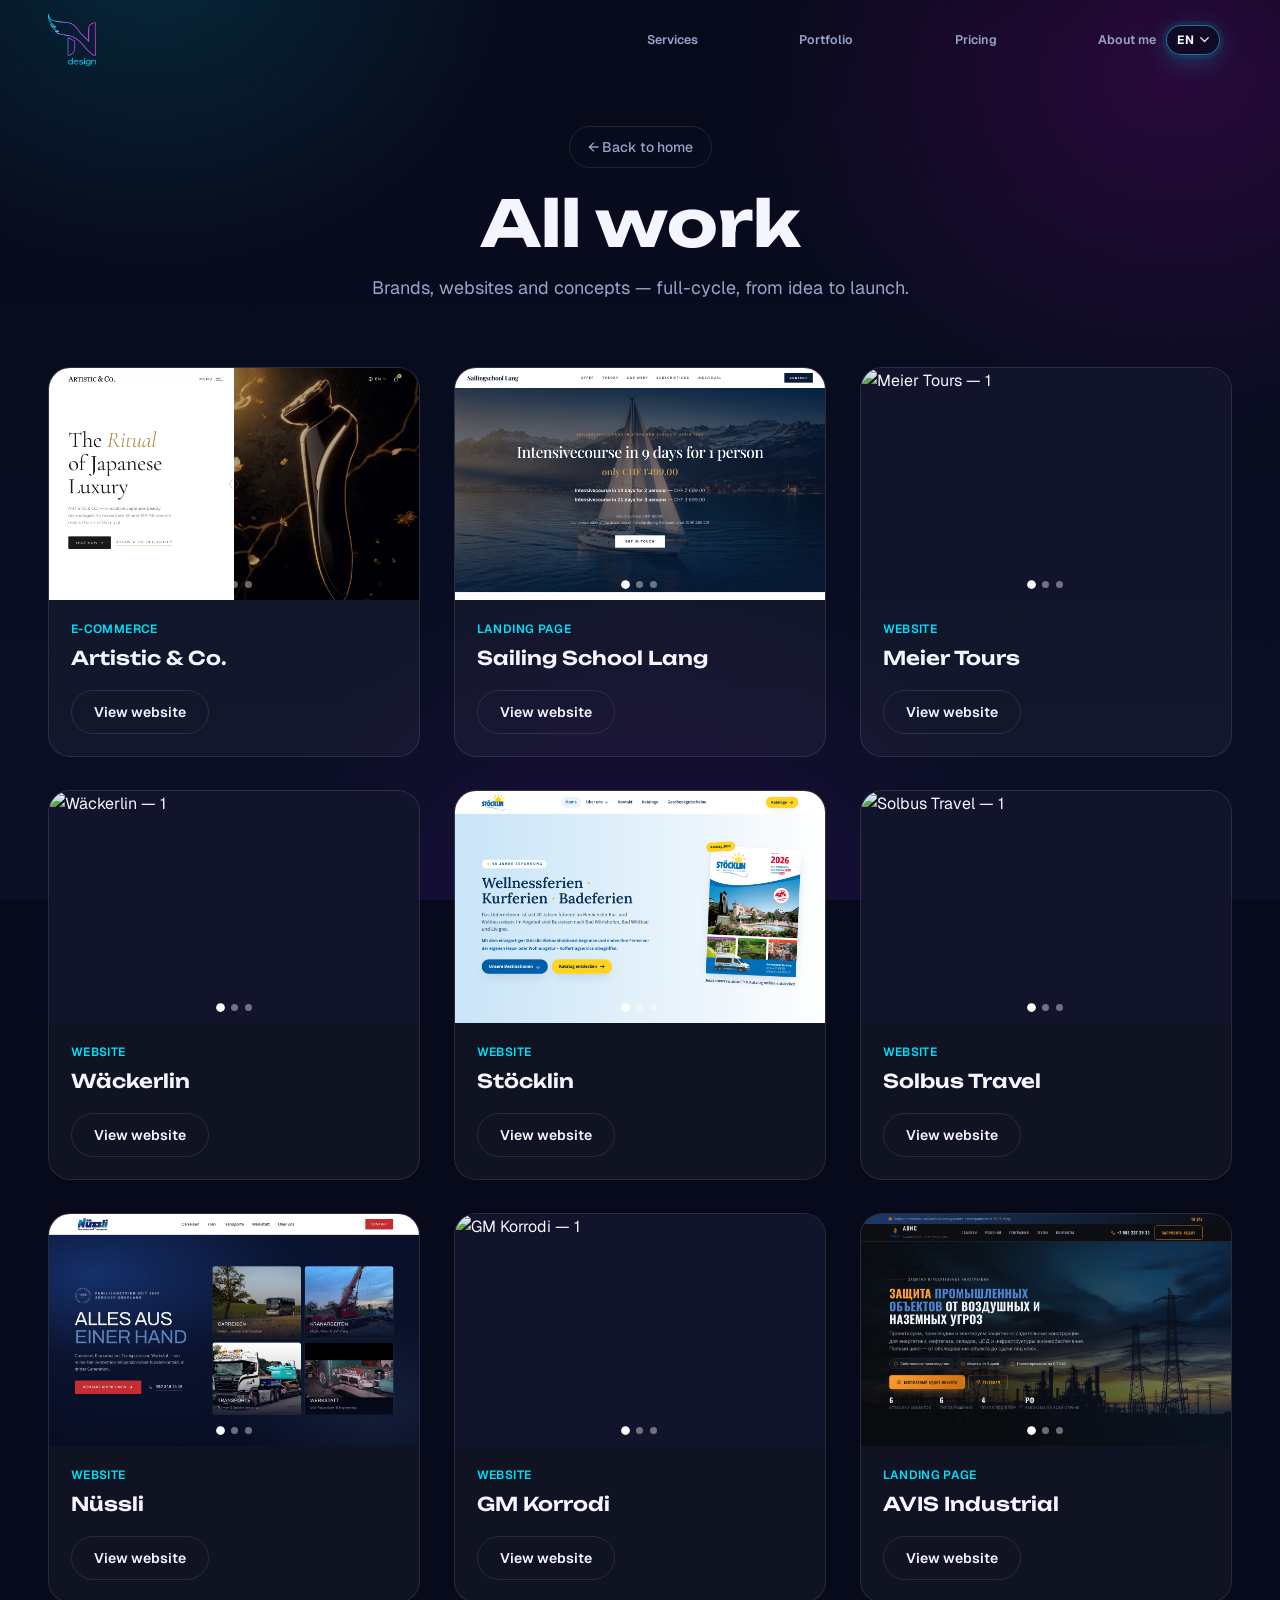
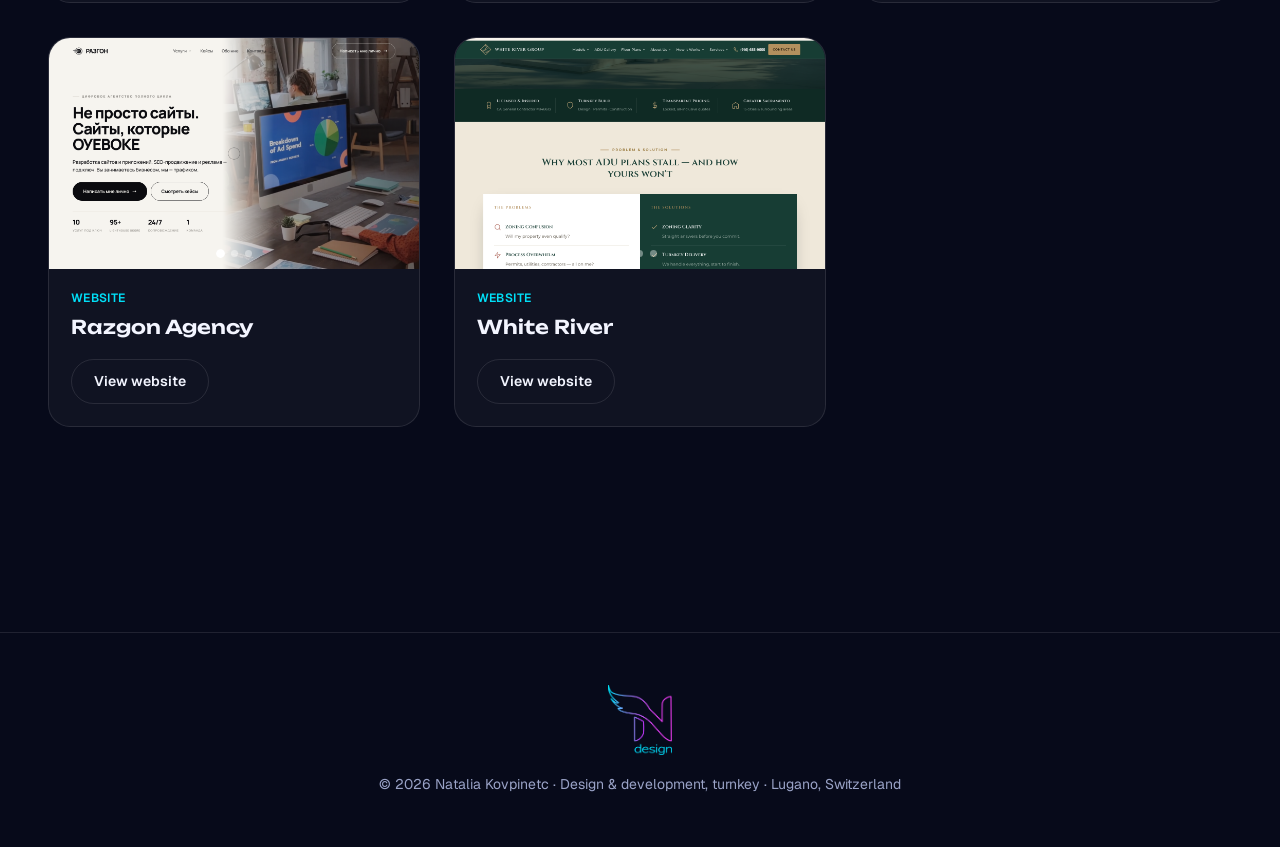
==== commit db682db0: "Add scroll-to-top button; localize gallery "View website" button - Floating scroll-to-top arrow (bot" ====
--- a/work/index.html
+++ b/work/index.html
@@ -16,7 +16,7 @@
   <link rel="preconnect" href="https://fonts.googleapis.com" />
   <link rel="preconnect" href="https://fonts.gstatic.com" crossorigin />
   <link href="https://fonts.googleapis.com/css2?family=Geist:wght@400;500;600;700&family=Unbounded:wght@500;600;700&display=swap" rel="stylesheet" />
-  <link rel="stylesheet" href="../main.css?v=50" />
+  <link rel="stylesheet" href="../main.css?v=55" />
 
   <style id="work-gallery">
     /* На этой странице меню НЕ фиксированное — уезжает при скролле */
@@ -182,7 +182,7 @@
       <div class="pcard__body">
         <span class="pcard__tag" data-i18n="wg.t.ecom">E-commerce</span>
         <h2 class="pcard__title">Artistic &amp; Co.</h2>
-        <a href="https://natalia-arvut.github.io/artistic-co-demo/" target="_blank" rel="noopener" class="pcard__btn">Website</a>
+        <a href="https://natalia-arvut.github.io/artistic-co-demo/" target="_blank" rel="noopener" class="pcard__btn" data-i18n="wg.visit">View website</a>
       </div>
     </article>
 
@@ -200,7 +200,7 @@
       <div class="pcard__body">
         <span class="pcard__tag" data-i18n="wg.t.landing">Landing page</span>
         <h2 class="pcard__title">Sailing School Lang</h2>
-        <a href="https://natalia-arvut.github.io/wassersport/" target="_blank" rel="noopener" class="pcard__btn">Website</a>
+        <a href="https://natalia-arvut.github.io/wassersport/" target="_blank" rel="noopener" class="pcard__btn" data-i18n="wg.visit">View website</a>
       </div>
     </article>
 
@@ -218,7 +218,7 @@
       <div class="pcard__body">
         <span class="pcard__tag" data-i18n="wg.t.web">Website</span>
         <h2 class="pcard__title">Meier Tours</h2>
-        <a href="https://natalia-arvut.github.io/meier-tours-demo/" target="_blank" rel="noopener" class="pcard__btn">Website</a>
+        <a href="https://natalia-arvut.github.io/meier-tours-demo/" target="_blank" rel="noopener" class="pcard__btn" data-i18n="wg.visit">View website</a>
       </div>
     </article>
 
@@ -236,7 +236,7 @@
       <div class="pcard__body">
         <span class="pcard__tag" data-i18n="wg.t.web">Website</span>
         <h2 class="pcard__title">Wäckerlin</h2>
-        <a href="https://natalia-arvut.github.io/waeckerlin-demo/" target="_blank" rel="noopener" class="pcard__btn">Website</a>
+        <a href="https://natalia-arvut.github.io/waeckerlin-demo/" target="_blank" rel="noopener" class="pcard__btn" data-i18n="wg.visit">View website</a>
       </div>
     </article>
 
@@ -254,7 +254,7 @@
       <div class="pcard__body">
         <span class="pcard__tag" data-i18n="wg.t.web">Website</span>
         <h2 class="pcard__title">Stöcklin</h2>
-        <a href="https://natalia-arvut.github.io/stoecklin-demo/" target="_blank" rel="noopener" class="pcard__btn">Website</a>
+        <a href="https://natalia-arvut.github.io/stoecklin-demo/" target="_blank" rel="noopener" class="pcard__btn" data-i18n="wg.visit">View website</a>
       </div>
     </article>
 
@@ -272,7 +272,7 @@
       <div class="pcard__body">
         <span class="pcard__tag" data-i18n="wg.t.web">Website</span>
         <h2 class="pcard__title">Solbus Travel</h2>
-        <a href="https://natalia-arvut.github.io/solbus-redesign/" target="_blank" rel="noopener" class="pcard__btn">Website</a>
+        <a href="https://natalia-arvut.github.io/solbus-redesign/" target="_blank" rel="noopener" class="pcard__btn" data-i18n="wg.visit">View website</a>
       </div>
     </article>
 
@@ -290,7 +290,7 @@
       <div class="pcard__body">
         <span class="pcard__tag" data-i18n="wg.t.web">Website</span>
         <h2 class="pcard__title">Nüssli</h2>
-        <a href="https://natalia-arvut.github.io/nuessli-demo/" target="_blank" rel="noopener" class="pcard__btn">Website</a>
+        <a href="https://natalia-arvut.github.io/nuessli-demo/" target="_blank" rel="noopener" class="pcard__btn" data-i18n="wg.visit">View website</a>
       </div>
     </article>
 
@@ -308,7 +308,7 @@
       <div class="pcard__body">
         <span class="pcard__tag" data-i18n="wg.t.web">Website</span>
         <h2 class="pcard__title">GM Korrodi</h2>
-        <a href="https://natalia-arvut.github.io/gmkorrodi-demo/" target="_blank" rel="noopener" class="pcard__btn">Website</a>
+        <a href="https://natalia-arvut.github.io/gmkorrodi-demo/" target="_blank" rel="noopener" class="pcard__btn" data-i18n="wg.visit">View website</a>
       </div>
     </article>
 
@@ -326,7 +326,7 @@
       <div class="pcard__body">
         <span class="pcard__tag" data-i18n="wg.t.landing">Landing page</span>
         <h2 class="pcard__title">AVIS Industrial</h2>
-        <a href="https://natalia-arvut.github.io/avis-demo/" target="_blank" rel="noopener" class="pcard__btn">Website</a>
+        <a href="https://natalia-arvut.github.io/avis-demo/" target="_blank" rel="noopener" class="pcard__btn" data-i18n="wg.visit">View website</a>
       </div>
     </article>
 
@@ -344,7 +344,7 @@
       <div class="pcard__body">
         <span class="pcard__tag" data-i18n="wg.t.web">Website</span>
         <h2 class="pcard__title">Razgon Agency</h2>
-        <a href="https://natalia-arvut.github.io/razgon-demo/" target="_blank" rel="noopener" class="pcard__btn">Website</a>
+        <a href="https://natalia-arvut.github.io/razgon-demo/" target="_blank" rel="noopener" class="pcard__btn" data-i18n="wg.visit">View website</a>
       </div>
     </article>
 
@@ -362,7 +362,7 @@
       <div class="pcard__body">
         <span class="pcard__tag" data-i18n="wg.t.web">Website</span>
         <h2 class="pcard__title">White River</h2>
-        <a href="https://natalia-arvut.github.io/white-river-demo/" target="_blank" rel="noopener" class="pcard__btn">Website</a>
+        <a href="https://natalia-arvut.github.io/white-river-demo/" target="_blank" rel="noopener" class="pcard__btn" data-i18n="wg.visit">View website</a>
       </div>
     </article>
 
@@ -378,7 +378,7 @@
     <p>© <span id="year"></span> <span data-i18n="footer.name">Natalia Kovpinetc</span> · <span data-i18n="footer.role">Design &amp; development, turnkey</span> · <span data-i18n="footer.city">Lugano, Switzerland</span></p>
   </footer>
 
-  <script src="../i18n.js?v=50"></script>
+  <script src="../i18n.js?v=55"></script>
   <script>
     // Год в футере
     var y = document.getElementById('year'); if (y) y.textContent = new Date().getFullYear();
@@ -386,21 +386,28 @@
     // Мягкое появление блоков при скролле (как в Razgon / Artistic)
     (function () {
       var reduce = matchMedia('(prefers-reduced-motion: reduce)').matches;
-      var els = document.querySelectorAll('.reveal');
+      var els = Array.prototype.slice.call(document.querySelectorAll('.reveal'));
       if (reduce || !('IntersectionObserver' in window)) {
         els.forEach(function (e) { e.classList.add('in'); });
         return;
       }
+      // Заметный каскад: задержка по соседям
+      els.forEach(function (e) {
+        var sibs = Array.prototype.slice.call(e.parentElement.querySelectorAll(':scope > .reveal'));
+        var i = sibs.indexOf(e);
+        if (i > 0) e.style.transitionDelay = (Math.min(i, 10) * 0.10) + 's';
+      });
       var io = new IntersectionObserver(function (ent) {
         ent.forEach(function (e) {
           if (e.isIntersecting) { e.target.classList.add('in'); io.unobserve(e.target); }
         });
-      }, { threshold: .12, rootMargin: '0px 0px -7% 0px' });
-      els.forEach(function (e) {
-        var sibs = Array.prototype.slice.call(e.parentElement.querySelectorAll(':scope > .reveal'));
-        var i = sibs.indexOf(e);
-        if (i > 0) e.style.transitionDelay = (Math.min(i, 6) * 0.07) + 's';
-        io.observe(e);
+      }, { threshold: .06, rootMargin: '0px 0px -6% 0px' });
+      // Сначала даём браузеру отрисовать скрытое состояние, потом запускаем —
+      // иначе фейд успевает пройти ещё до того, как страница стала видна.
+      requestAnimationFrame(function () {
+        requestAnimationFrame(function () {
+          els.forEach(function (e) { io.observe(e); });
+        });
       });
     })();
 
